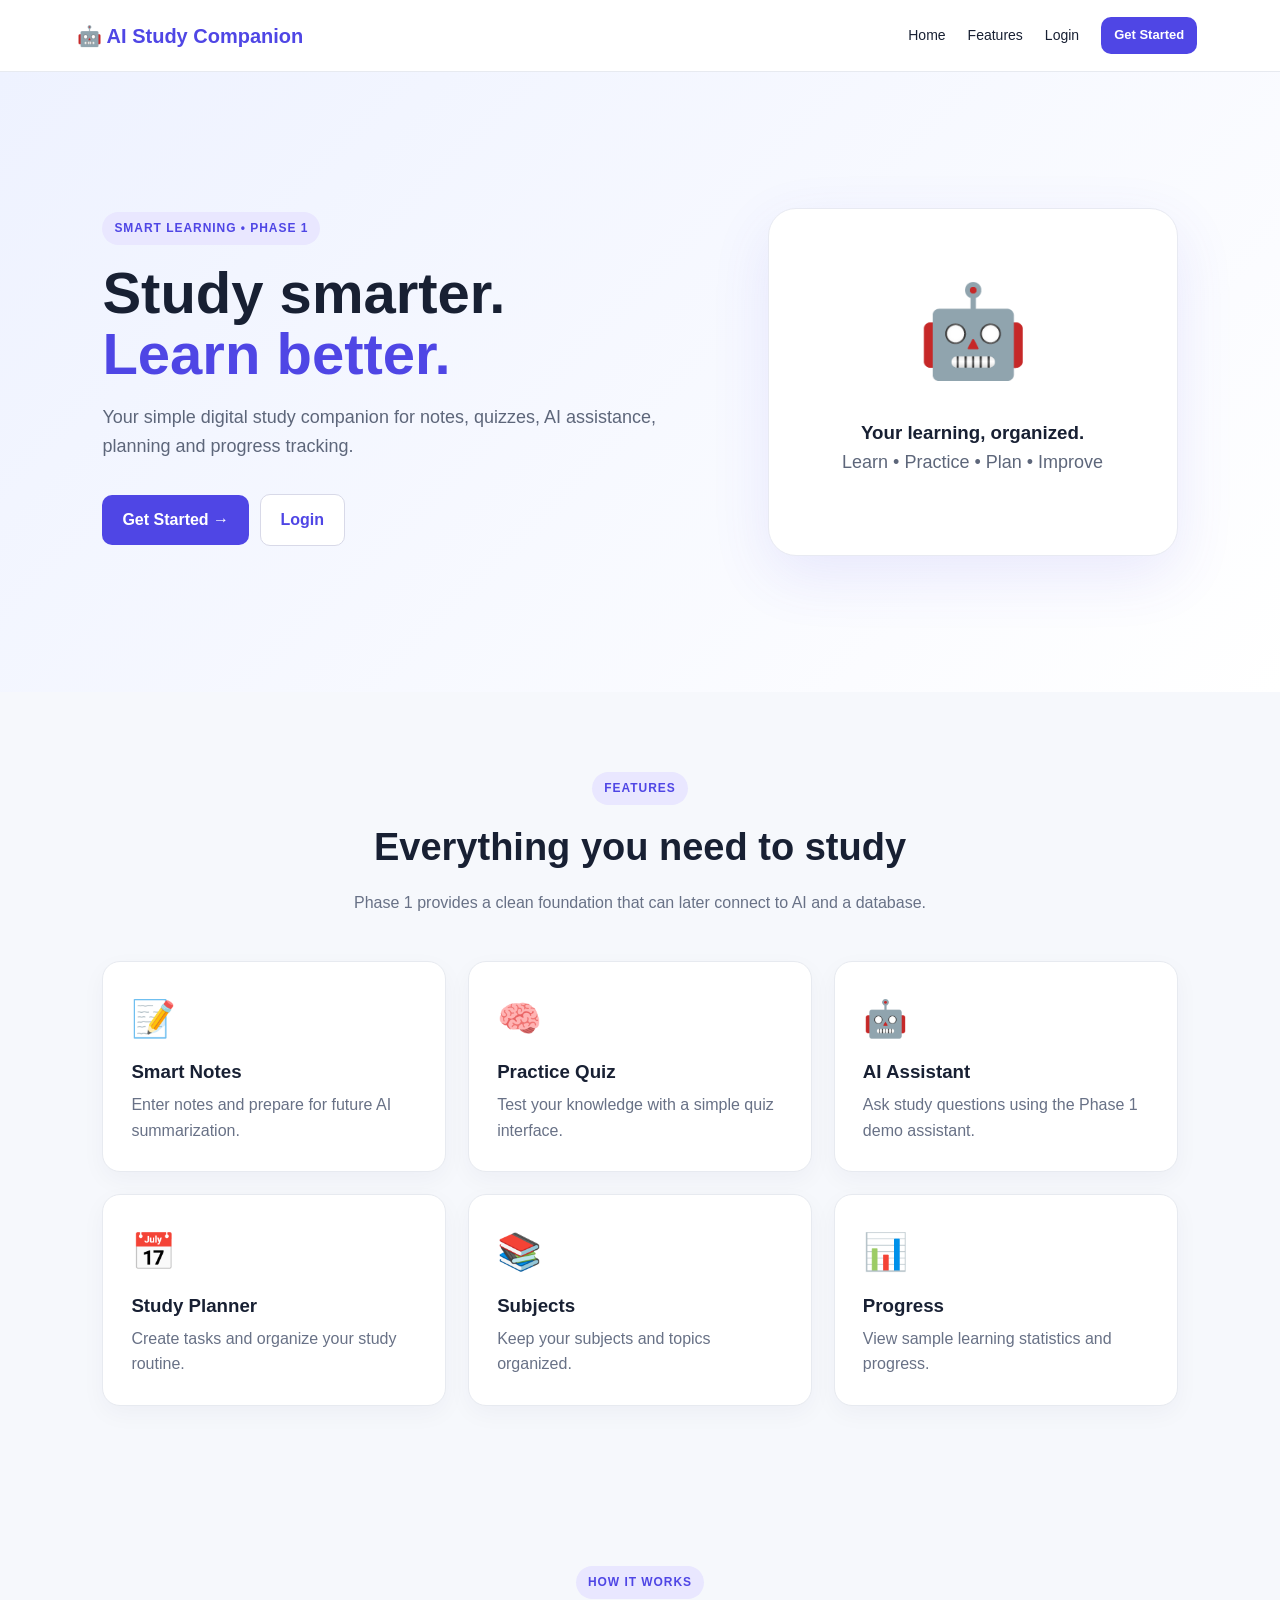
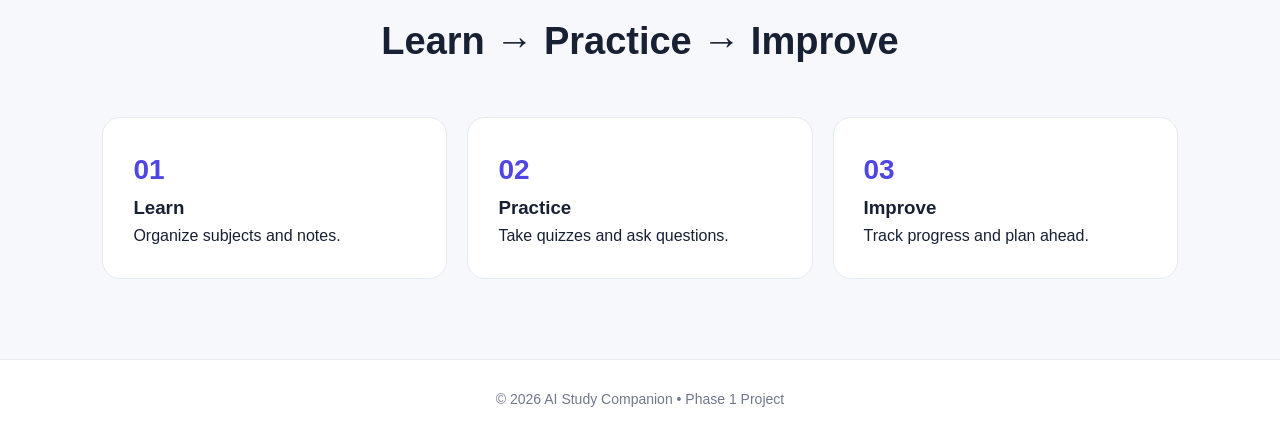
==== index.html @ f539bfdb "Initial Commit Phase 1 Basic Website" ====
<!DOCTYPE html>
<html lang="en">
<head>
  <meta charset="UTF-8">
  <meta name="viewport" content="width=device-width, initial-scale=1.0">
  <title>AI Study Companion</title>
  <link rel="stylesheet" href="css/style.css">
</head>
<body>
<header class="navbar">
  <a class="logo" href="index.html">🤖 AI Study Companion</a>
  <nav>
    <a href="index.html">Home</a>
    <a href="#features">Features</a>
    <a href="login.html">Login</a>
    <a class="btn small" href="register.html">Get Started</a>
  </nav>
</header>

<main>
  <section class="hero">
    <div>
      <span class="badge">SMART LEARNING • PHASE 1</span>
      <h1>Study smarter.<br><span>Learn better.</span></h1>
      <p>Your simple digital study companion for notes, quizzes, AI assistance, planning and progress tracking.</p>
      <a class="btn" href="register.html">Get Started →</a>
      <a class="btn secondary" href="login.html">Login</a>
    </div>
    <div class="hero-card">
      <div class="robot">🤖</div>
      <h3>Your learning, organized.</h3>
      <p>Learn • Practice • Plan • Improve</p>
    </div>
  </section>

  <section id="features" class="section">
    <div class="section-title">
      <span class="badge">FEATURES</span>
      <h2>Everything you need to study</h2>
      <p>Phase 1 provides a clean foundation that can later connect to AI and a database.</p>
    </div>
    <div class="grid">
      <a class="card" href="notes.html"><div class="icon">📝</div><h3>Smart Notes</h3><p>Enter notes and prepare for future AI summarization.</p></a>
      <a class="card" href="quiz.html"><div class="icon">🧠</div><h3>Practice Quiz</h3><p>Test your knowledge with a simple quiz interface.</p></a>
      <a class="card" href="ai-assistant.html"><div class="icon">🤖</div><h3>AI Assistant</h3><p>Ask study questions using the Phase 1 demo assistant.</p></a>
      <a class="card" href="planner.html"><div class="icon">📅</div><h3>Study Planner</h3><p>Create tasks and organize your study routine.</p></a>
      <a class="card" href="subjects.html"><div class="icon">📚</div><h3>Subjects</h3><p>Keep your subjects and topics organized.</p></a>
      <a class="card" href="progress.html"><div class="icon">📊</div><h3>Progress</h3><p>View sample learning statistics and progress.</p></a>
    </div>
  </section>

  <section class="how section">
    <div class="section-title">
      <span class="badge">HOW IT WORKS</span>
      <h2>Learn → Practice → Improve</h2>
    </div>
    <div class="steps">
      <div><strong>01</strong><h3>Learn</h3><p>Organize subjects and notes.</p></div>
      <div><strong>02</strong><h3>Practice</h3><p>Take quizzes and ask questions.</p></div>
      <div><strong>03</strong><h3>Improve</h3><p>Track progress and plan ahead.</p></div>
    </div>
  </section>
</main>

<footer>© 2026 AI Study Companion • Phase 1 Project</footer>
<script src="js/script.js"></script>
</body>
</html>
---- css/style.css ----
*{box-sizing:border-box;margin:0;padding:0}html{scroll-behavior:smooth}body{font-family:Arial,Helvetica,sans-serif;background:#f6f8fc;color:#182033;line-height:1.6}a{text-decoration:none;color:inherit}.navbar{min-height:72px;background:#fff;border-bottom:1px solid #e7eaf0;display:flex;align-items:center;justify-content:space-between;padding:0 6%;position:sticky;top:0;z-index:10}.logo{font-size:20px;font-weight:800;color:#4f46e5}.navbar nav{display:flex;align-items:center;gap:22px;font-size:14px}.navbar nav a:hover{color:#4f46e5}.hero{min-height:620px;padding:90px 8%;display:grid;grid-template-columns:1.2fr .8fr;gap:50px;align-items:center;background:linear-gradient(135deg,#eef2ff,#fff)}.hero h1{font-size:58px;line-height:1.05;margin:18px 0}.hero h1 span{color:#4f46e5}.hero p{font-size:18px;color:#5d667a;max-width:620px;margin-bottom:28px}.badge{display:inline-block;padding:7px 12px;border-radius:999px;background:#e9e7ff;color:#4f46e5;font-size:12px;font-weight:800;letter-spacing:.08em}.hero-card{background:#fff;border:1px solid #e8eaf2;border-radius:28px;padding:50px;text-align:center;box-shadow:0 20px 60px #4f46e51c}.robot{font-size:90px;margin-bottom:15px}.section{padding:80px 8%;max-width:1300px;margin:auto}.section-title{text-align:center;max-width:750px;margin:0 auto 45px}.section-title h2{font-size:38px;margin:12px 0}.section-title p,.section>p{color:#687186}.grid{display:grid;grid-template-columns:repeat(3,1fr);gap:22px}.card{background:#fff;border:1px solid #e7eaf0;border-radius:18px;padding:28px;transition:.2s;box-shadow:0 8px 25px #1d25400a}.card:hover{transform:translateY(-4px);box-shadow:0 15px 35px #1d254015}.card h3{margin:10px 0 5px}.card p{color:#687186}.icon{font-size:36px}.btn{display:inline-block;border:0;border-radius:10px;padding:12px 20px;background:#4f46e5;color:#fff;font-weight:700;cursor:pointer;margin:6px 6px 6px 0}.btn:hover{background:#3730a3}.btn.secondary{background:#fff;color:#4f46e5;border:1px solid #d8d9e8}.btn.small{padding:8px 13px;font-size:13px}.steps{display:grid;grid-template-columns:repeat(3,1fr);gap:20px}.steps>div{background:#fff;border-radius:18px;padding:30px;border:1px solid #e7eaf0}.steps strong{color:#4f46e5;font-size:28px}.form-page{min-height:calc(100vh - 140px);display:grid;place-items:center;padding:50px 20px}.form-card{background:#fff;border:1px solid #e7eaf0;border-radius:20px;padding:35px;width:min(460px,100%);box-shadow:0 15px 40px #1d25400d}.form-card h1{margin:12px 0 4px}.form-card>p{color:#687186;margin-bottom:20px}.form-card label{display:block;font-weight:700;margin:16px 0}.form-card input,.planner-add input,.chat-input input,textarea{width:100%;padding:13px;border:1px solid #d9ddea;border-radius:10px;margin-top:7px;font:inherit;background:#fff}.form-card .btn{width:100%;margin-top:8px}.center{text-align:center!important;font-size:14px}.center a{color:#4f46e5;font-weight:700}.two-col{display:grid;grid-template-columns:1fr 1fr;gap:30px}.two-col h1{margin:12px 0}.two-col textarea{resize:vertical;margin:20px 0}.result,.quiz-card,.chat-box{background:#fff;border:1px solid #e7eaf0;border-radius:18px;padding:28px}.result{min-height:350px}.quick{margin:15px 0 35px}.quiz-card{max-width:700px;margin-top:25px}.question{color:#4f46e5;font-weight:700}.option{display:block;border:1px solid #e1e4ee;border-radius:10px;padding:13px;margin:10px 0;cursor:pointer}.option:hover{background:#f3f4ff}.chat-box{max-width:900px;min-height:360px;margin:25px 0 15px}.message{padding:12px 16px;border-radius:14px;max-width:75%;margin:10px 0}.message.ai{background:#eef0ff}.message.user{background:#4f46e5;color:#fff;margin-left:auto}.chat-input{display:flex;max-width:900px;gap:10px}.chat-input input{margin:0}.chat-input .btn{margin:0}.note{font-size:13px;color:#7a8395;margin-top:10px}.planner-add{display:flex;gap:10px;max-width:700px;margin:25px 0}.planner-add input{margin:0}.planner-add .btn{white-space:nowrap}.task-list{list-style:none;max-width:700px}.task-list li{background:#fff;border:1px solid #e7eaf0;padding:16px;border-radius:10px;margin:10px 0}.task-list input{margin-right:10px}.progress-overall{background:#fff;border:1px solid #e7eaf0;border-radius:18px;padding:30px;text-align:center;max-width:600px;margin:30px auto}.progress-overall strong{display:block;font-size:50px;color:#4f46e5}.progress-overall span{color:#687186}.progress-list{max-width:700px;margin:30px auto}.progress-list>div{background:#fff;border:1px solid #e7eaf0;border-radius:15px;padding:20px;margin:12px 0}.progress-list span{float:left}.progress-list b{float:right}.progress-bar{height:10px;background:#e8eaf2;border-radius:99px;overflow:hidden;clear:both;margin-top:12px}.progress-bar i{display:block;height:100%;background:#4f46e5;border-radius:99px}footer{text-align:center;padding:28px;background:#fff;border-top:1px solid #e7eaf0;color:#70788a;font-size:14px}@media(max-width:850px){.hero{grid-template-columns:1fr;padding:65px 6%}.hero h1{font-size:44px}.grid,.steps,.two-col{grid-template-columns:1fr}.navbar{padding:15px 5%;align-items:flex-start;gap:15px}.navbar nav{flex-wrap:wrap;justify-content:flex-end;gap:10px}.section{padding:55px 6%}.planner-add,.chat-input{flex-direction:column}.chat-input .btn{width:100%}}
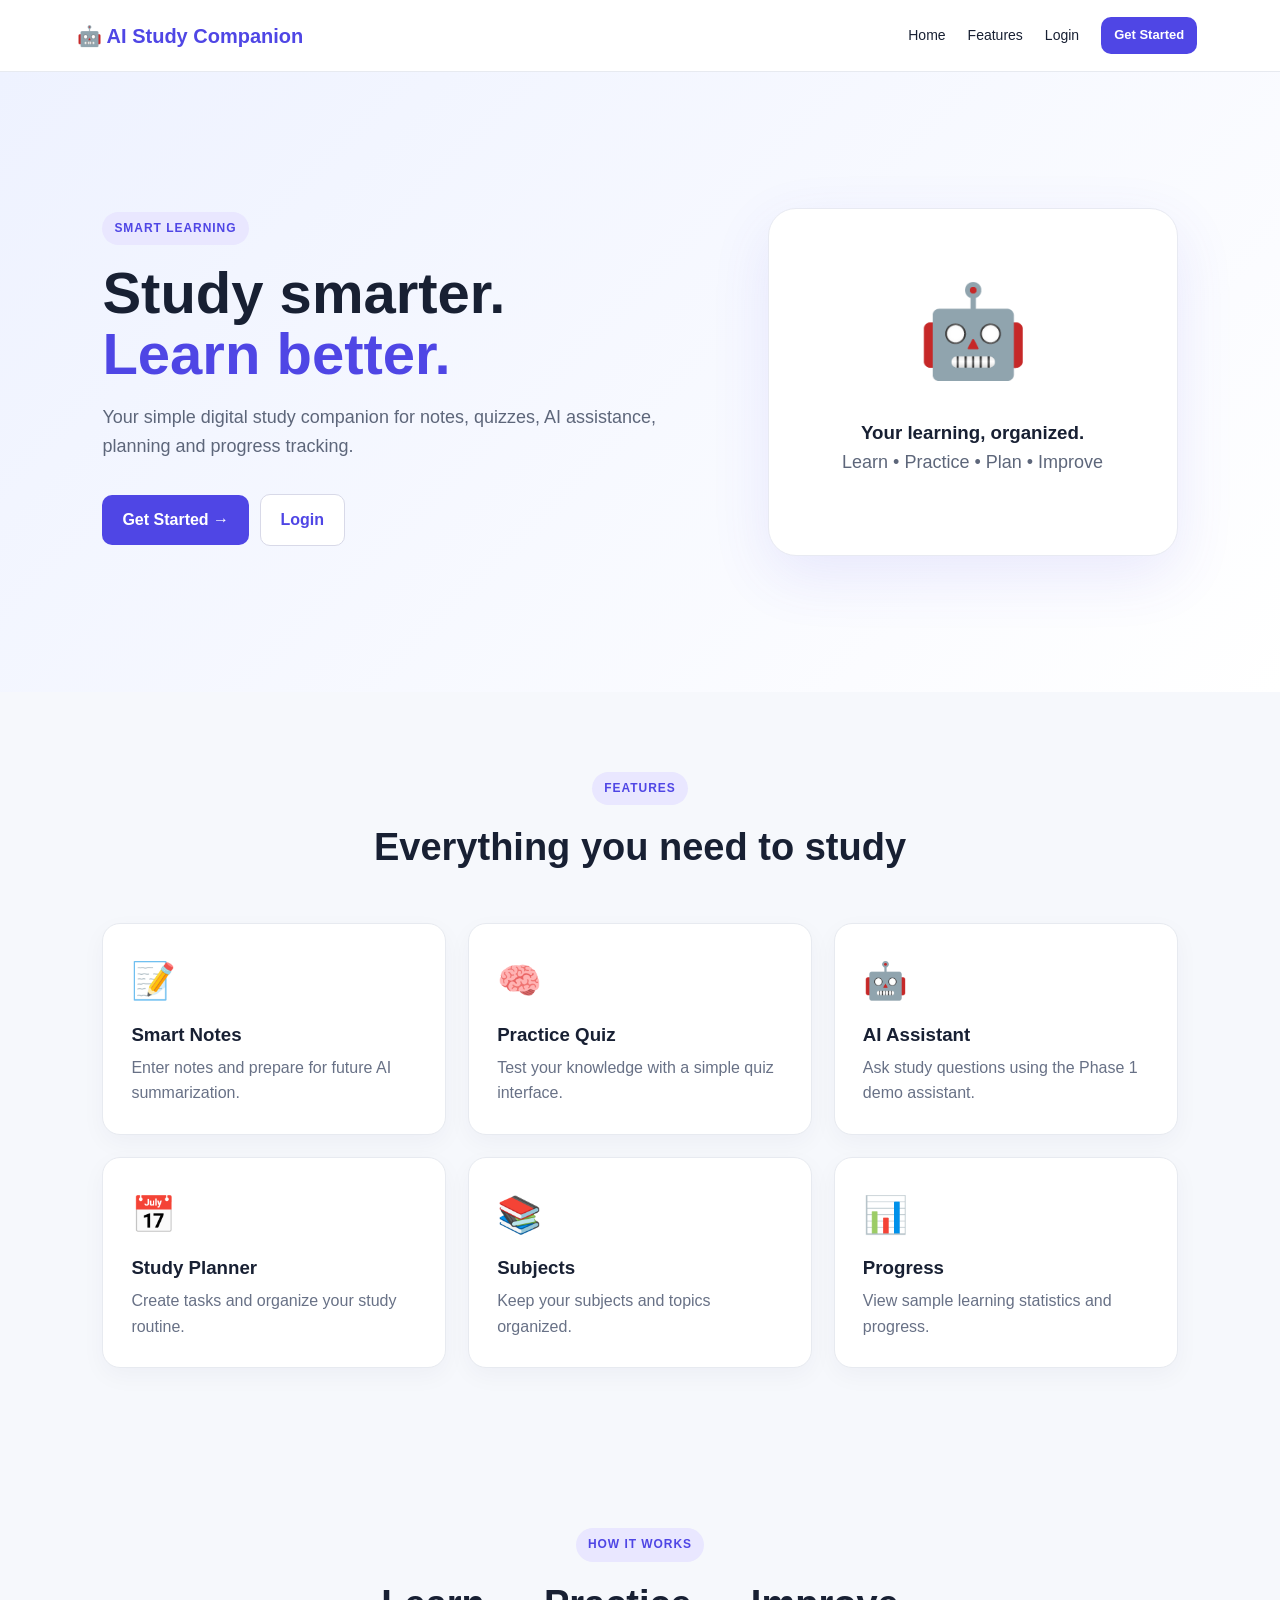
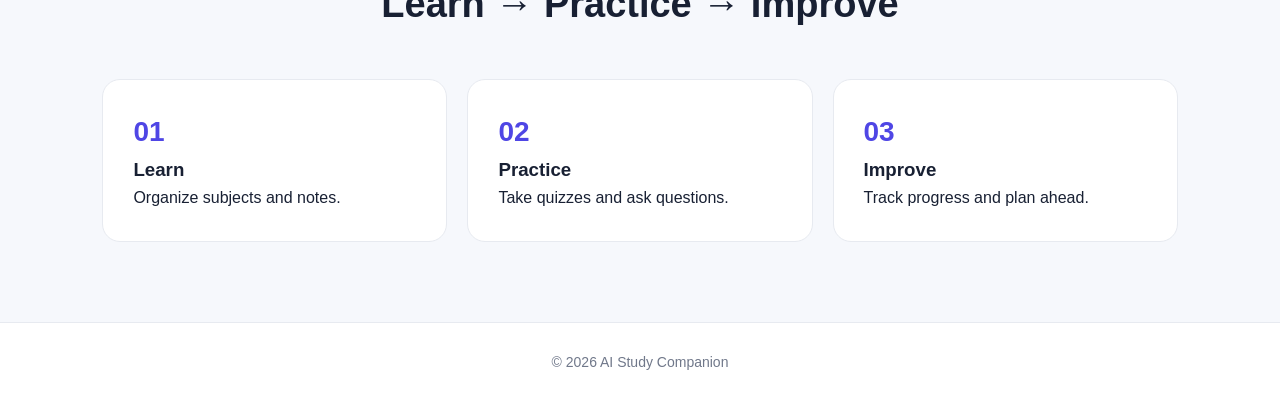
==== commit debeddf6: "Remove 'Phase 1' from index.html" ====
--- a/index.html
+++ b/index.html
@@ -20,7 +20,7 @@
 <main>
   <section class="hero">
     <div>
-      <span class="badge">SMART LEARNING • PHASE 1</span>
+      <span class="badge">SMART LEARNING </span>
       <h1>Study smarter.<br><span>Learn better.</span></h1>
       <p>Your simple digital study companion for notes, quizzes, AI assistance, planning and progress tracking.</p>
       <a class="btn" href="register.html">Get Started →</a>
@@ -37,7 +37,6 @@
     <div class="section-title">
       <span class="badge">FEATURES</span>
       <h2>Everything you need to study</h2>
-      <p>Phase 1 provides a clean foundation that can later connect to AI and a database.</p>
     </div>
     <div class="grid">
       <a class="card" href="notes.html"><div class="icon">📝</div><h3>Smart Notes</h3><p>Enter notes and prepare for future AI summarization.</p></a>
@@ -62,7 +61,7 @@
   </section>
 </main>
 
-<footer>© 2026 AI Study Companion • Phase 1 Project</footer>
+<footer>© 2026 AI Study Companion</footer>
 <script src="js/script.js"></script>
 </body>
 </html>
